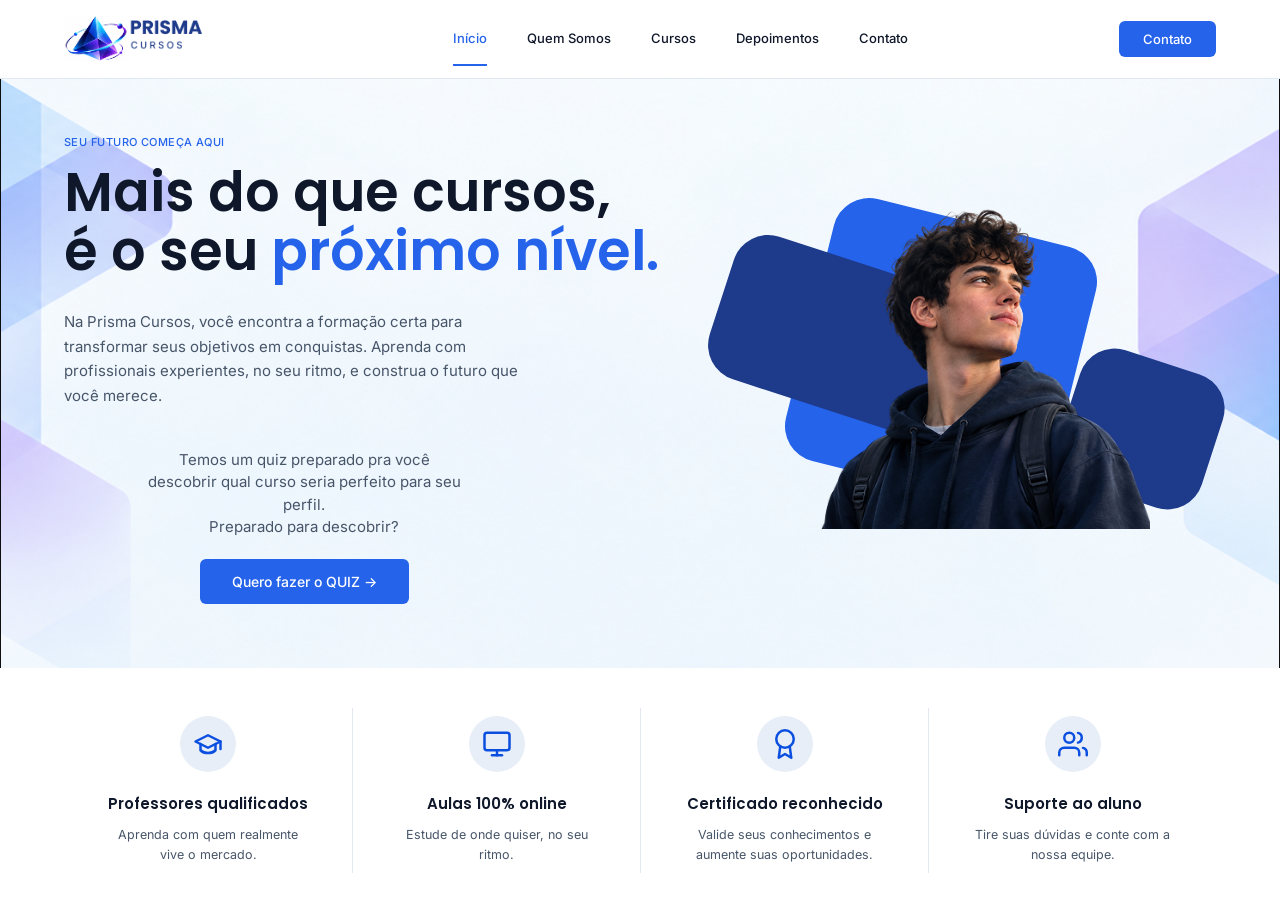
==== 01-homepage/index.html @ cfda24d7 "Adiciona paginas 01, 02 e 03" ====
<!DOCTYPE html>
<html lang="pt-BR">
<head>
    <meta charset="UTF-8">
    <meta name="viewport" content="width=device-width, initial-scale=1.0">
    <title>Início | Prisma Cursos</title>


    <link href="https://fonts.googleapis.com/css2?family=Inter:wght@400;500;600&family=Poppins:wght@500;600;700&display=swap" rel="stylesheet">

    <link rel="stylesheet" href="style.css">
</head>
<body>

<!-- CABEÇALHO -->
<header class="navbar">
    <div class="navbar__conteudo">
        <a href="index.html" class="navbar__logo">
            <img src="assets/logo.png" alt="Prisma Cursos">
        </a>

        <nav class="navbar__menu" id="menu">
            <ul>
                <li><a href="index.html" class="ativo">Início</a></li>
                <li><a href="../02-quem-somos/index.html">Quem Somos</a></li>
                <li><a href="../03-cursos/index.html">Cursos</a></li>
                <li><a href="#">Depoimentos</a></li>
                <li><a href="#">Contato</a></li>
            </ul>
        </nav>

        <a href="#" class="botao botao--pequeno">Contato</a>

        <!-- botão do menu no celular (o script.js faz ele funcionar) -->
        <button class="navbar__toggle" id="botao-menu" aria-label="Abrir menu" aria-expanded="false">&#9776;</button>
    </div>
</header>

<main>

    <!-- HERO -->
    <section class="hero">
        <div class="container hero__conteudo">

            <div class="hero__texto">
                <span class="etiqueta">Seu futuro começa aqui</span>
                <h1>Mais do que cursos,<br>é o seu <span class="destaque">próximo nível.</span></h1>
                <p>
                    Na Prisma Cursos, você encontra a formação certa para
                    transformar seus objetivos em conquistas. Aprenda com
                    profissionais experientes, no seu ritmo, e construa o futuro
                    que você merece.
                </p>

                <div class="hero__quiz">
                    <p>
                        Temos um quiz preparado pra você descobrir qual curso
                        seria perfeito para seu perfil.<br>
                        Preparado para descobrir?
                    </p>
                    <a href="#" class="botao">Quero fazer o QUIZ &rarr;</a>
                </div>
            </div>

            <div class="hero__visual">
                <div class="forma forma--escura-esq"></div>
                <div class="forma forma--azul"></div>
                <div class="forma forma--escura-dir"></div>
                <img src="assets/menino.png" alt="Estudante da Prisma Cursos" class="hero__menino">
            </div>

        </div>
    </section>

    <!-- BENEFÍCIOS -->
    <section class="beneficios">
        <div class="container beneficios__lista">

            <article class="beneficio">
                <div class="beneficio__icone">
                    <svg width="30" height="30" viewBox="0 0 24 24" fill="none" stroke="currentColor" stroke-width="2" stroke-linecap="round" stroke-linejoin="round"><path d="M22 10 12 5 2 10l10 5 10-5z"/><path d="M6 12v5c3 3 9 3 12 0v-5"/><line x1="22" y1="10" x2="22" y2="16"/></svg>
                </div>
                <h3>Professores qualificados</h3>
                <p>Aprenda com quem realmente vive o mercado.</p>
            </article>

            <article class="beneficio">
                <div class="beneficio__icone">
                    <svg width="30" height="30" viewBox="0 0 24 24" fill="none" stroke="currentColor" stroke-width="2" stroke-linecap="round" stroke-linejoin="round"><rect x="2" y="3" width="20" height="14" rx="2"/><line x1="8" y1="21" x2="16" y2="21"/><line x1="12" y1="17" x2="12" y2="21"/></svg>
                </div>
                <h3>Aulas 100% online</h3>
                <p>Estude de onde quiser, no seu ritmo.</p>
            </article>

            <article class="beneficio">
                <div class="beneficio__icone">
                    <svg width="30" height="30" viewBox="0 0 24 24" fill="none" stroke="currentColor" stroke-width="2" stroke-linecap="round" stroke-linejoin="round"><circle cx="12" cy="8" r="7"/><polyline points="8.21 13.89 7 23 12 20 17 23 15.79 13.88"/></svg>
                </div>
                <h3>Certificado reconhecido</h3>
                <p>Valide seus conhecimentos e aumente suas oportunidades.</p>
            </article>

            <article class="beneficio">
                <div class="beneficio__icone">
                    <svg width="30" height="30" viewBox="0 0 24 24" fill="none" stroke="currentColor" stroke-width="2" stroke-linecap="round" stroke-linejoin="round"><path d="M17 21v-2a4 4 0 0 0-4-4H5a4 4 0 0 0-4 4v2"/><circle cx="9" cy="7" r="4"/><path d="M23 21v-2a4 4 0 0 0-3-3.87"/><path d="M16 3.13a4 4 0 0 1 0 7.75"/></svg>
                </div>
                <h3>Suporte ao aluno</h3>
                <p>Tire suas dúvidas e conte com a nossa equipe.</p>
            </article>

        </div>
    </section>

</main>

<script src="script.js"></script>
</body>
</html>
---- 01-homepage/style.css ----
/* ========== RESET E VARIÁVEIS ========== */
* {
    box-sizing: border-box;
    margin: 0;
    padding: 0;
}

:root {
    --azul: #2563eb;
    --azul-escuro: #1e3a8a;
    --texto: #0f172a;
    --texto-suave: #475569;
    --borda: #e2e8f0;
    --branco: #ffffff;
}

html {
    height: 100%;
}

body {
    min-height: 100vh;
    font-family: 'Inter', Arial, sans-serif;
    color: var(--texto);
    background-color: #f4f8ff;
    background-image: url("assets/POSSÍVEL-FUNDO.png");
    background-size: cover;
    background-position: center;
    background-repeat: no-repeat;
    background-attachment: fixed;
}

a {
    text-decoration: none;
    color: inherit;
}

ul {
    list-style: none;
}

img {
    display: block;
    max-width: 100%;
}

.container {
    width: 100%;
    max-width: 1200px;
    margin: 0 auto;
    padding: 0 24px;
}

h1, h2, h3 {
    font-family: 'Poppins', sans-serif;
}

/* ========== BOTÕES E ETIQUETAS ========== */
.botao {
    display: inline-block;
    padding: 14px 32px;
    background-color: var(--azul);
    color: var(--branco);
    font-size: 14px;
    font-weight: 500;
    border-radius: 6px;
    transition: background-color 0.2s, transform 0.2s;
}

.botao:hover {
    background-color: #1d4ed8;
    transform: translateY(-1px);
}

.botao--pequeno {
    padding: 10px 24px;
    font-size: 13px;
}

.etiqueta {
    display: block;
    margin-bottom: 14px;
    font-size: 11px;
    font-weight: 500;
    letter-spacing: 0.04em;
    text-transform: uppercase;
    color: var(--azul);
}

/* ========== CABEÇALHO ========== */
.navbar {
    position: sticky;
    top: 0;
    z-index: 10;
    background-color: var(--branco);
    border-bottom: 1px solid var(--borda);
}

.navbar__conteudo {
    display: flex;
    align-items: center;
    justify-content: space-between;
    max-width: 1200px;
    margin: 0 auto;
    padding: 12px 24px;
}

.navbar__logo img {
    height: 48px;
    width: auto;
}

.navbar__menu ul {
    display: flex;
    gap: 40px;
}

.navbar__menu a {
    display: block;
    padding: 18px 0;
    font-size: 13px;
    font-weight: 500;
    color: var(--texto);
    border-bottom: 2px solid transparent;
    transition: color 0.2s;
}

.navbar__menu a:hover,
.navbar__menu a.ativo {
    color: var(--azul);
}

.navbar__menu a.ativo {
    border-bottom-color: var(--azul);
}

/* botão do menu: só aparece no celular */
.navbar__toggle {
    display: none;
    background: none;
    border: none;
    font-size: 26px;
    color: var(--texto);
    cursor: pointer;
}

/* ========== HERO ========== */
.hero {
    padding: 56px 0 64px;
}

.hero__conteudo {
    display: grid;
    grid-template-columns: 1.1fr 0.9fr;
    align-items: center;
    gap: 40px;
}

.hero__texto h1 {
    font-size: 54px;
    line-height: 1.1;
    font-weight: 600;
    margin-bottom: 28px;
}

.hero__texto .destaque {
    color: var(--azul);
}

.hero__texto > p {
    max-width: 460px;
    font-size: 15px;
    line-height: 1.65;
    color: var(--texto-suave);
}

/* bloco do quiz */
.hero__quiz {
    max-width: 320px;
    margin: 40px 0 0 80px;
    text-align: center;
}

.hero__quiz p {
    font-size: 15px;
    line-height: 1.5;
    color: var(--texto-suave);
    margin-bottom: 20px;
}

/* composição visual do lado direito */
.hero__visual {
    position: relative;
    height: 400px;
}

.forma {
    position: absolute;
    border-radius: 36px;
}

/* quadrado azul girado atrás do menino */
.forma--azul {
    top: 50px;
    left: 90px;
    width: 270px;
    height: 270px;
    background-color: var(--azul);
    transform: rotate(14deg);
}

/* formas azul-escuras */
.forma--escura-esq {
    top: 90px;
    left: 0;
    width: 240px;
    height: 150px;
    background-color: var(--azul-escuro);
    transform: rotate(18deg);
    z-index: 1;
}

.forma--escura-dir {
    top: 190px;
    right: 0;
    width: 150px;
    height: 140px;
    background-color: var(--azul-escuro);
    transform: rotate(18deg);
}

.hero__menino {
    position: absolute;
    bottom: 40px;
    left: 80px;
    z-index: 2;
    height: 85%;
    width: auto;
    max-width: none;
    object-fit: contain;
    object-position: bottom left;
}

/* ========== BENEFÍCIOS ========== */
.beneficios {
    padding: 40px 0;
    background-color: var(--branco);
}

.beneficios__lista {
    display: grid;
    grid-template-columns: repeat(4, 1fr);
}

.beneficio {
    padding: 8px 28px;
    text-align: center;
    border-left: 1px solid var(--borda);
}

.beneficio:first-child {
    border-left: none;
}

.beneficio__icone {
    display: flex;
    align-items: center;
    justify-content: center;
    width: 56px;
    height: 56px;
    margin: 0 auto 20px;
    color: #0b4fe0;
    background-color: #e8eef7;
    border-radius: 50%;
}

.beneficio h3 {
    font-size: 15px;
    font-weight: 600;
    margin-bottom: 10px;
}

.beneficio p {
    max-width: 200px;
    margin: 0 auto;
    font-size: 12.5px;
    line-height: 1.6;
    color: var(--texto-suave);
}

/* animação de entrada (o script.js adiciona as classes) */
.aparecer {
    opacity: 0;
    transform: translateY(20px);
    transition: opacity 0.6s ease, transform 0.6s ease;
}

.aparecer.visivel {
    opacity: 1;
    transform: none;
}

/* ========== RESPONSIVO ========== */
@media (max-width: 900px) {
    .navbar__toggle {
        display: block;
    }

    /* menu vira uma lista que abre embaixo do cabeçalho */
    .navbar__menu {
        display: none;
        position: absolute;
        top: 100%;
        left: 0;
        right: 0;
        background-color: var(--branco);
        border-bottom: 1px solid var(--borda);
    }

    .navbar__menu.aberto {
        display: block;
    }

    .navbar__menu ul {
        flex-direction: column;
        gap: 0;
        padding: 8px 24px 16px;
    }

    .navbar__menu a {
        padding: 12px 0;
        border-bottom: none;
    }

    .hero__conteudo {
        grid-template-columns: 1fr;
    }

    .hero__quiz {
        margin: 40px auto 0;
    }

    .hero__visual {
        max-width: 460px;
        width: 100%;
        margin: 0 auto;
    }

    .beneficios__lista {
        grid-template-columns: repeat(2, 1fr);
        row-gap: 32px;
    }

    .beneficio:nth-child(3) {
        border-left: none;
    }
}

@media (max-width: 520px) {
    .hero__texto h1 {
        font-size: 36px;
    }

    .beneficios__lista {
        grid-template-columns: 1fr;
    }

    .beneficio {
        border-left: none;
    }

    .botao--pequeno {
        display: none;
    }
}
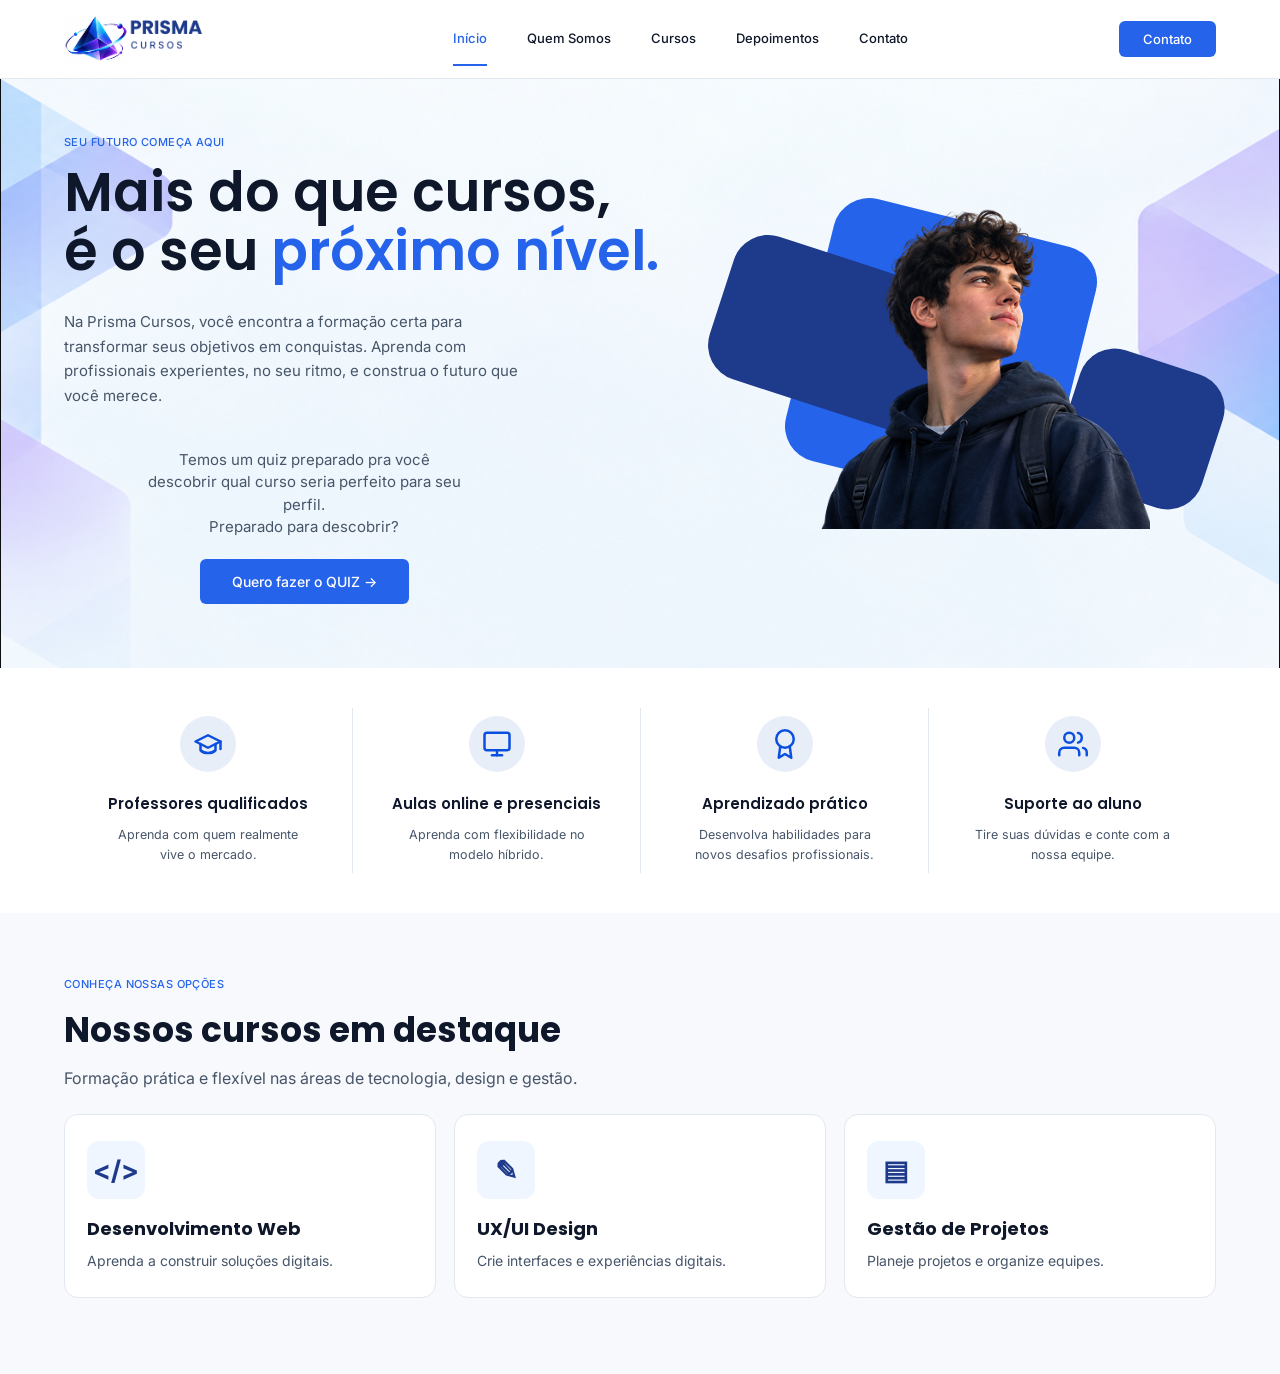
==== commit 28fd80fa: "feat(integracao): integra paginas e quiz da Prisma Cursos em uma so pagina" ====
--- a/01-homepage/index.html
+++ b/01-homepage/index.html
@@ -1,118 +1,98 @@
 <!DOCTYPE html>
+
 <html lang="pt-BR">
 <head>
-    <meta charset="UTF-8">
-    <meta name="viewport" content="width=device-width, initial-scale=1.0">
-    <title>Início | Prisma Cursos</title>
-
-
-    <link href="https://fonts.googleapis.com/css2?family=Inter:wght@400;500;600&family=Poppins:wght@500;600;700&display=swap" rel="stylesheet">
-
-    <link rel="stylesheet" href="style.css">
+<meta charset="utf-8"/>
+<meta content="width=device-width, initial-scale=1.0" name="viewport"/>
+<title>Início | Prisma Cursos</title>
+<link href="https://fonts.googleapis.com/css2?family=Inter:wght@400;500;600&amp;family=Poppins:wght@500;600;700&amp;display=swap" rel="stylesheet"/>
+<link href="style.css" rel="stylesheet"/>
 </head>
 <body>
-
 <!-- CABEÇALHO -->
 <header class="navbar">
-    <div class="navbar__conteudo">
-        <a href="index.html" class="navbar__logo">
-            <img src="assets/logo.png" alt="Prisma Cursos">
-        </a>
-
-        <nav class="navbar__menu" id="menu">
-            <ul>
-                <li><a href="index.html" class="ativo">Início</a></li>
-                <li><a href="../02-quem-somos/index.html">Quem Somos</a></li>
-                <li><a href="../03-cursos/index.html">Cursos</a></li>
-                <li><a href="#">Depoimentos</a></li>
-                <li><a href="#">Contato</a></li>
-            </ul>
-        </nav>
-
-        <a href="#" class="botao botao--pequeno">Contato</a>
-
-        <!-- botão do menu no celular (o script.js faz ele funcionar) -->
-        <button class="navbar__toggle" id="botao-menu" aria-label="Abrir menu" aria-expanded="false">&#9776;</button>
-    </div>
+<div class="navbar__conteudo">
+<a class="navbar__logo" href="../index.html">
+<img alt="Prisma Cursos" src="assets/logo.png"/>
+</a>
+<nav class="navbar__menu" id="menu">
+<ul>
+<li><a class="ativo" href="../index.html">Início</a></li>
+<li><a href="../02-quem-somos/index.html">Quem Somos</a></li>
+<li><a href="../03-cursos/index.html">Cursos</a></li>
+<li><a href="../Pagina-Depoimentos/depoimentos.html">Depoimentos</a></li>
+<li><a href="../Pagina-Contatos/contatos.html">Contato</a></li>
+</ul>
+</nav>
+<a class="botao botao--pequeno" href="../Pagina-Contatos/contatos.html">Contato</a>
+<!-- botão do menu no celular (o script.js faz ele funcionar) -->
+<button aria-controls="menu" aria-expanded="false" aria-label="Abrir menu" class="navbar__toggle" id="botao-menu">☰</button>
+</div>
 </header>
-
 <main>
-
-    <!-- HERO -->
-    <section class="hero">
-        <div class="container hero__conteudo">
-
-            <div class="hero__texto">
-                <span class="etiqueta">Seu futuro começa aqui</span>
-                <h1>Mais do que cursos,<br>é o seu <span class="destaque">próximo nível.</span></h1>
-                <p>
+<!-- HERO -->
+<section class="hero">
+<div class="container hero__conteudo">
+<div class="hero__texto">
+<span class="etiqueta">Seu futuro começa aqui</span>
+<h1>Mais do que cursos,<br/>é o seu <span class="destaque">próximo nível.</span></h1>
+<p>
                     Na Prisma Cursos, você encontra a formação certa para
                     transformar seus objetivos em conquistas. Aprenda com
                     profissionais experientes, no seu ritmo, e construa o futuro
                     que você merece.
                 </p>
-
-                <div class="hero__quiz">
-                    <p>
+<div class="hero__quiz">
+<p>
                         Temos um quiz preparado pra você descobrir qual curso
-                        seria perfeito para seu perfil.<br>
+                        seria perfeito para seu perfil.<br/>
                         Preparado para descobrir?
                     </p>
-                    <a href="#" class="botao">Quero fazer o QUIZ &rarr;</a>
-                </div>
-            </div>
-
-            <div class="hero__visual">
-                <div class="forma forma--escura-esq"></div>
-                <div class="forma forma--azul"></div>
-                <div class="forma forma--escura-dir"></div>
-                <img src="assets/menino.png" alt="Estudante da Prisma Cursos" class="hero__menino">
-            </div>
-
-        </div>
-    </section>
-
-    <!-- BENEFÍCIOS -->
-    <section class="beneficios">
-        <div class="container beneficios__lista">
-
-            <article class="beneficio">
-                <div class="beneficio__icone">
-                    <svg width="30" height="30" viewBox="0 0 24 24" fill="none" stroke="currentColor" stroke-width="2" stroke-linecap="round" stroke-linejoin="round"><path d="M22 10 12 5 2 10l10 5 10-5z"/><path d="M6 12v5c3 3 9 3 12 0v-5"/><line x1="22" y1="10" x2="22" y2="16"/></svg>
-                </div>
-                <h3>Professores qualificados</h3>
-                <p>Aprenda com quem realmente vive o mercado.</p>
-            </article>
-
-            <article class="beneficio">
-                <div class="beneficio__icone">
-                    <svg width="30" height="30" viewBox="0 0 24 24" fill="none" stroke="currentColor" stroke-width="2" stroke-linecap="round" stroke-linejoin="round"><rect x="2" y="3" width="20" height="14" rx="2"/><line x1="8" y1="21" x2="16" y2="21"/><line x1="12" y1="17" x2="12" y2="21"/></svg>
-                </div>
-                <h3>Aulas 100% online</h3>
-                <p>Estude de onde quiser, no seu ritmo.</p>
-            </article>
-
-            <article class="beneficio">
-                <div class="beneficio__icone">
-                    <svg width="30" height="30" viewBox="0 0 24 24" fill="none" stroke="currentColor" stroke-width="2" stroke-linecap="round" stroke-linejoin="round"><circle cx="12" cy="8" r="7"/><polyline points="8.21 13.89 7 23 12 20 17 23 15.79 13.88"/></svg>
-                </div>
-                <h3>Certificado reconhecido</h3>
-                <p>Valide seus conhecimentos e aumente suas oportunidades.</p>
-            </article>
-
-            <article class="beneficio">
-                <div class="beneficio__icone">
-                    <svg width="30" height="30" viewBox="0 0 24 24" fill="none" stroke="currentColor" stroke-width="2" stroke-linecap="round" stroke-linejoin="round"><path d="M17 21v-2a4 4 0 0 0-4-4H5a4 4 0 0 0-4 4v2"/><circle cx="9" cy="7" r="4"/><path d="M23 21v-2a4 4 0 0 0-3-3.87"/><path d="M16 3.13a4 4 0 0 1 0 7.75"/></svg>
-                </div>
-                <h3>Suporte ao aluno</h3>
-                <p>Tire suas dúvidas e conte com a nossa equipe.</p>
-            </article>
-
-        </div>
-    </section>
-
+<a class="botao" href="../quiz/index.html">Quero fazer o QUIZ →</a>
+</div>
+</div>
+<div class="hero__visual">
+<div class="forma forma--escura-esq"></div>
+<div class="forma forma--azul"></div>
+<div class="forma forma--escura-dir"></div>
+<img alt="Estudante da Prisma Cursos" class="hero__menino" src="assets/menino.png"/>
+</div>
+</div>
+</section>
+<!-- BENEFÍCIOS -->
+<section class="beneficios">
+<div class="container beneficios__lista">
+<article class="beneficio">
+<div class="beneficio__icone">
+<svg fill="none" height="30" stroke="currentColor" stroke-linecap="round" stroke-linejoin="round" stroke-width="2" viewbox="0 0 24 24" width="30"><path d="M22 10 12 5 2 10l10 5 10-5z"></path><path d="M6 12v5c3 3 9 3 12 0v-5"></path><line x1="22" x2="22" y1="10" y2="16"></line></svg>
+</div>
+<h3>Professores qualificados</h3>
+<p>Aprenda com quem realmente vive o mercado.</p>
+</article>
+<article class="beneficio">
+<div class="beneficio__icone">
+<svg fill="none" height="30" stroke="currentColor" stroke-linecap="round" stroke-linejoin="round" stroke-width="2" viewbox="0 0 24 24" width="30"><rect height="14" rx="2" width="20" x="2" y="3"></rect><line x1="8" x2="16" y1="21" y2="21"></line><line x1="12" x2="12" y1="17" y2="21"></line></svg>
+</div>
+<h3>Aulas online e presenciais</h3>
+<p>Aprenda com flexibilidade no modelo híbrido.</p>
+</article>
+<article class="beneficio">
+<div class="beneficio__icone">
+<svg fill="none" height="30" stroke="currentColor" stroke-linecap="round" stroke-linejoin="round" stroke-width="2" viewbox="0 0 24 24" width="30"><circle cx="12" cy="8" r="7"></circle><polyline points="8.21 13.89 7 23 12 20 17 23 15.79 13.88"></polyline></svg>
+</div>
+<h3>Aprendizado prático</h3>
+<p>Desenvolva habilidades para novos desafios profissionais.</p>
+</article>
+<article class="beneficio">
+<div class="beneficio__icone">
+<svg fill="none" height="30" stroke="currentColor" stroke-linecap="round" stroke-linejoin="round" stroke-width="2" viewbox="0 0 24 24" width="30"><path d="M17 21v-2a4 4 0 0 0-4-4H5a4 4 0 0 0-4 4v2"></path><circle cx="9" cy="7" r="4"></circle><path d="M23 21v-2a4 4 0 0 0-3-3.87"></path><path d="M16 3.13a4 4 0 0 1 0 7.75"></path></svg>
+</div>
+<h3>Suporte ao aluno</h3>
+<p>Tire suas dúvidas e conte com a nossa equipe.</p>
+</article>
+</div>
+</section><section class="home-courses"><div class="container"><span class="etiqueta">Conheça nossas opções</span><h2>Nossos cursos em destaque</h2><p>Formação prática e flexível nas áreas de tecnologia, design e gestão.</p><div class="home-courses__grid"><a class="home-course" href="../03-cursos/index.html#curso-web"><span aria-hidden="true">&lt;/&gt;</span><h3>Desenvolvimento Web</h3><p>Aprenda a construir soluções digitais.</p></a><a class="home-course" href="../03-cursos/index.html#curso-design"><span aria-hidden="true">✎</span><h3>UX/UI Design</h3><p>Crie interfaces e experiências digitais.</p></a><a class="home-course" href="../03-cursos/index.html#curso-gestao"><span aria-hidden="true">▤</span><h3>Gestão de Projetos</h3><p>Planeje projetos e organize equipes.</p></a></div></div></section>
 </main>
-
 <script src="script.js"></script>
 </body>
 </html>
--- a/01-homepage/style.css
+++ b/01-homepage/style.css
@@ -372,4 +372,16 @@
     .botao--pequeno {
         display: none;
     }
-}+}
+
+/* Integração: seção de cursos no início, seguindo a paleta do grupo. */
+.home-courses {padding:64px 0 76px; background:rgba(248,250,252,.92)}
+.home-courses h2{font-size:clamp(1.6rem,3vw,2.15rem);color:#0F172A;margin-bottom:10px}
+.home-courses .container>p{color:#475569;line-height:1.6;margin-bottom:23px}
+.home-courses__grid{display:grid;grid-template-columns:repeat(3,minmax(0,1fr));gap:18px}
+.home-course{display:block;background:#fff;border:1px solid #E2E8F0;border-radius:14px;padding:26px 22px;transition:transform .15s,border-color .15s}
+.home-course:hover{transform:translateY(-3px);border-color:#2563EB}
+.home-course>span{display:grid;place-items:center;background:#eff6ff;color:#1E3A8A;font-weight:700;font-size:27px;border-radius:12px;width:58px;height:58px;margin-bottom:16px}
+.home-course h3{color:#0F172A;font-size:18px;margin-bottom:8px}
+.home-course p{font-size:14px;color:#475569;line-height:1.5}
+@media(max-width:768px){.home-courses__grid{grid-template-columns:1fr}.home-courses{padding:48px 0}}
